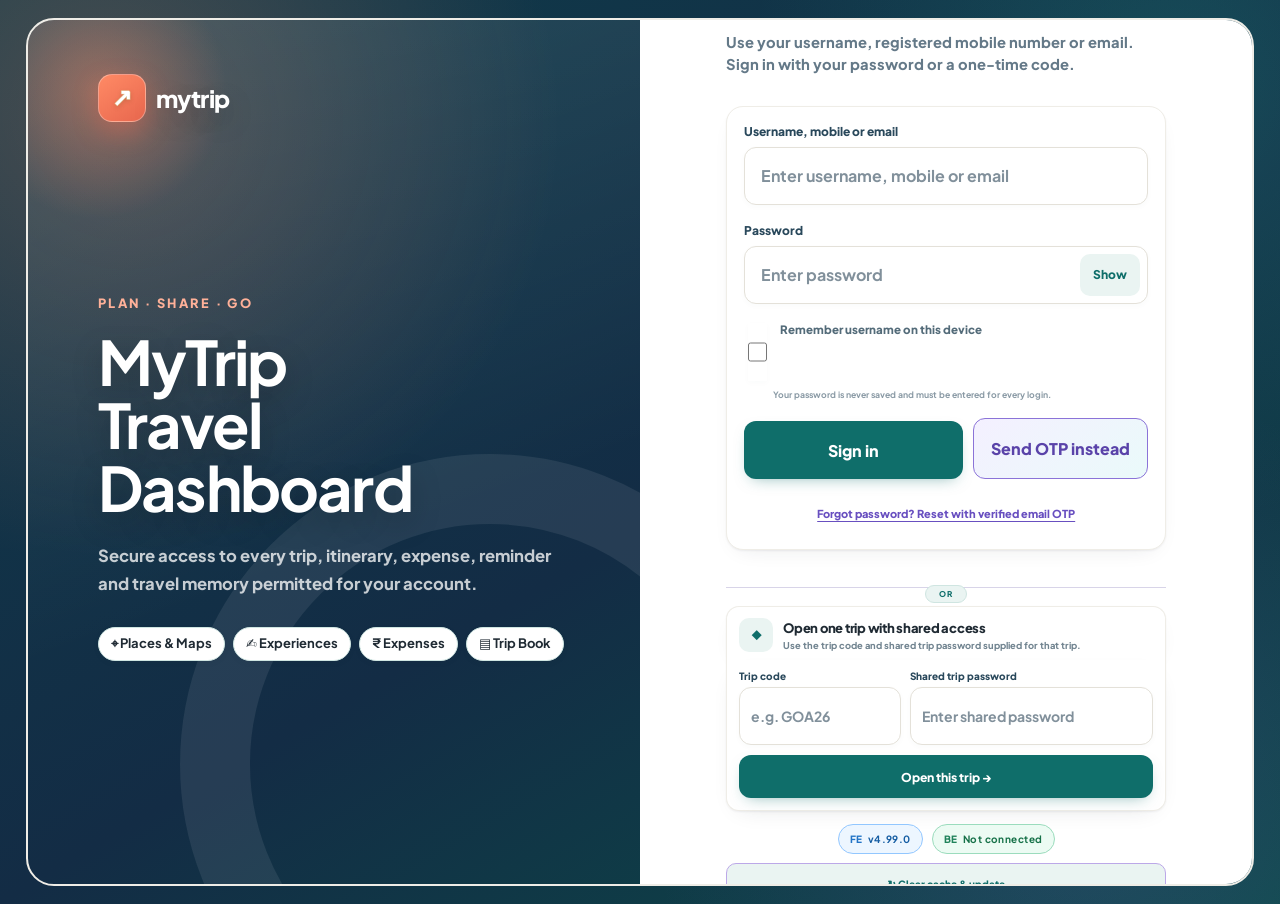
==== index.html @ d2683d6c "Keep stylesheet cache tag aligned with frontend version" ====
<!doctype html>
<html lang="en">
<head>
  <meta charset="utf-8">
  <meta name="viewport" content="width=device-width, initial-scale=1">
  <meta name="theme-color" content="#102B46">
  <meta name="color-scheme" content="only light">
  <meta name="darkreader-lock">
  <script>
    /* Apply the saved theme before CSS paints the login screen. Night mode Off
       is explicit and persistent; new devices start in light mode. */
    (function () {
      var key = "mytrip.theme", choice = "";
      try { choice = localStorage.getItem(key) || ""; } catch (e) {}
      if (!/^(light|dark|auto)$/.test(choice)) {
        try {
          var row = document.cookie.split(";").map(function (item) { return item.trim(); }).find(function (item) { return item.indexOf("mytrip_theme=") === 0; });
          choice = row ? decodeURIComponent(row.slice(13)) : "";
        } catch (e) { choice = ""; }
      }
      if (!/^(light|dark|auto)$/.test(choice)) choice = "light";
      var dark = choice === "dark" || (choice === "auto" && window.matchMedia && matchMedia("(prefers-color-scheme: dark)").matches);
      document.documentElement.setAttribute("data-theme", dark ? "dark" : "light");
    })();
  </script>
  <title>MyTrip · Plan, share &amp; split trips together</title>
  <link rel="preconnect" href="https://script.google.com" crossorigin>
  <link rel="preconnect" href="https://script.googleusercontent.com" crossorigin>
  <link rel="dns-prefetch" href="https://script.google.com">
  <meta name="description" content="Plan trips together: day-by-day itinerary, shared notes, photos, maps and fair expense splitting for families and friends.">
  <link rel="icon" href="favicon.svg" type="image/svg+xml">
<link rel="manifest" href="manifest.webmanifest">
<link rel="apple-touch-icon" href="apple-touch-icon.png">
<meta name="apple-mobile-web-app-capable" content="yes">
<meta name="mobile-web-app-capable" content="yes">
<meta name="apple-mobile-web-app-title" content="MyTrip">
  <link rel="preconnect" href="https://fonts.googleapis.com">
  <link rel="preconnect" href="https://fonts.gstatic.com" crossorigin>
  <link rel="preload" href="https://fonts.googleapis.com/css2?family=Plus+Jakarta+Sans:wght@400;500;600;700;800&amp;display=swap" as="style" onload="this.onload=null;this.rel='stylesheet'">
  <noscript><link href="https://fonts.googleapis.com/css2?family=Plus+Jakarta+Sans:wght@400;500;600;700;800&amp;display=swap" rel="stylesheet"></noscript>
  <link rel="stylesheet" href="app.css?v=4.99.0">
</head>
<body>
  <a class="skip-link" href="#view">Skip to trip content</a>
  <div class="app-progress hidden" id="appProgress" role="progressbar" aria-label="MyTrip is working" aria-hidden="true"><i></i></div>
  <section class="quick-expense-screen hidden" id="quickExpenseScreen" aria-label="Quick expense entry">
            <header class="quick-expense-topbar"><a class="brand" href="./"><i>↗</i> mytrip</a><div class="quick-expense-versions"><span>FE <b id="quickExpenseFrontendVersion">v4.99.0</b></span><span>BE <b id="quickExpenseBackendVersion">—</b></span></div><a class="quick-expense-login-link" href="./?account=1">Account sign in</a></header>
    <main id="quickExpenseContent"><div class="quick-expense-loading"><i>₹</i><h1>Opening your expense form…</h1><p>Checking this personal link securely.</p></div></main>
  </section>
  <section class="access-screen" id="accessScreen">
    <div class="access-shell">
      <div class="access-art">
        <div class="brand"><i>↗</i> mytrip</div>
        <div class="access-copy"><span>PLAN · SHARE · GO</span><h1>MyTrip<br>Travel<br>Dashboard</h1><p>Secure access to every trip, itinerary, expense, reminder and travel memory permitted for your account.</p><div class="feature-chips"><b>⌖ Places &amp; Maps</b><b>✍ Experiences</b><b>₹ Expenses</b><b>▤ Trip Book</b></div></div>
      </div>
      <div class="access-panel">
        <div class="access-card">
          <div class="mobile-logo"><i>↗</i> mytrip</div>
          <span class="kicker login-kicker">SECURE ACCESS</span>
          <h2>Welcome</h2>
          <p>Use your username, registered mobile number or email. Sign in with your password or a one-time code.</p>
          <form id="accountLoginForm" class="account-login-form">
            <label>Username, mobile or email<input name="username" id="loginUsername" maxlength="120" autocomplete="username" placeholder="Enter username, mobile or email" required></label>
            <label>Password<span class="password-input-wrap"><input name="password" id="loginPassword" type="password" minlength="4" maxlength="64" autocomplete="current-password" placeholder="Enter password" required><button id="toggleLoginPassword" type="button" aria-pressed="false">Show</button></span></label>
            <div class="login-save-option"><label><input name="rememberLogin" id="rememberLogin" type="checkbox"><span>Remember username on this device</span></label><small>Your password is never saved and must be entered for every login.</small></div>
            <div class="account-login-actions"><button class="primary login-submit" type="submit">Sign in</button><button class="otp-send-button" id="sendLoginOtp" type="button">Send OTP instead</button></div>
            <button class="forgot-password-button" id="forgotPassword" type="button">Forgot password? Reset with verified email OTP</button>
          </form>
          <form id="otpLoginForm" class="otp-login-form hidden">
            <div class="otp-delivery-status" id="otpDeliveryStatus"><i>✦</i><p>A 6-digit OTP was sent to your registered email.</p></div>
            <label>One-time password<input name="otp" id="loginOtp" type="text" inputmode="numeric" autocomplete="one-time-code" pattern="[0-9]{6}" minlength="6" maxlength="6" placeholder="Enter 6-digit OTP" required></label>
            <div class="otp-login-actions"><button type="button" id="cancelLoginOtp">Use password</button><button class="primary" type="submit">Verify OTP &amp; sign in</button></div>
          </form>
          <section class="visible-shared-access" aria-labelledby="sharedAccessTitle">
            <div class="login-section-divider"><span>OR</span></div>
            <header><i>◆</i><div><h3 id="sharedAccessTitle">Open one trip with shared access</h3><p>Use the trip code and shared trip password supplied for that trip.</p></div></header>
            <form id="joinForm" class="visible-shared-form"><div class="shared-field-grid"><label>Trip code<input name="tripId" id="joinTripId" placeholder="e.g. GOA26" autocomplete="off" required></label><label>Shared trip password<input name="pin" type="password" maxlength="64" autocomplete="current-password" placeholder="Enter shared password" required></label></div><button class="secondary" type="submit">Open this trip →</button></form>
          </section>
          <div class="version-strip" aria-label="Application versions"><span>FE <b id="loginFrontendVersion">v4.99.0</b></span><span>BE <b id="loginBackendVersion">Not connected</b></span></div>
          <a class="cache-clear-button" id="clearAppCache" href="repair.html?auto=1">↻ Clear cache &amp; update</a>
          <details class="login-more-options"><summary>Other setup tools</summary><div>
            <button class="demo-button unified-demo" id="previewDemoButton" type="button">Preview dashboard demo</button>
            <button class="text-button" id="showCreateButton" type="button">＋ Create a new trip</button>
            <button class="backend-settings-link" id="connectBackendButton" type="button">Backend settings</button>
          </div></details>
          <p class="access-note">Your permissions are applied automatically after sign-in.</p>
        </div>
      </div>
    </div>
  </section>

  <section class="account-hub hidden" id="accountHub">
    <header class="account-hub-topbar"><a class="brand" href="#"><i>↗</i> mytrip</a><div><span id="hubAccountLabel">MY ACCOUNT</span><b id="hubVersion">FE v4.99.0 · BE —</b></div><time class="header-date-time" id="hubDateTime" aria-label="Current date and time">◆ Loading date and time…</time><span class="connection-status" id="hubConnectionStatus" role="status"><i></i><b>Online</b></span><button class="account-signout" id="hubSignOut" type="button">↪ Sign out</button></header>
    <main id="accountHubContent"></main>
  </section>

  <section class="dashboard hidden" id="dashboard">
    <aside class="sidebar">
      <a class="brand" href="#"><i>↗</i> mytrip</a>
      <nav id="mainNav">
        <button data-tab="overview" class="active"><i>⌂</i><span>Overview</span></button>
        <button data-tab="itinerary"><i>▦</i><span>Itinerary</span></button>
        <button data-tab="experiences"><i>✍</i><span>Experiences</span></button>
        <button data-tab="photos"><i>▣</i><span>Trip Photos</span></button>
        <button data-tab="places"><i>⌖</i><span>Places & Map</span></button>
        <button data-tab="expenses"><i>₹</i><span>Expenses</span></button>
        <button data-tab="people"><i>♙</i><span>Travellers</span></button>
        <button data-tab="checklist"><i>☑</i><span>Checklist</span></button>
        <button data-tab="print"><i>▤</i><span>Print & Export</span></button>
        <button data-tab="help" class="nav-help"><i>?</i><span>Help & Feedback</span></button>
        <button type="button" data-night-toggle class="nav-night"><i>☾</i><span>Night mode · <em data-night-label>Off</em></span></button>
      </nav>
      <div class="current-trip"><span class="kicker">CURRENT TRIP</span><div><i>🌴</i><span><b id="sideTripName">Goa escape</b><small id="sideTripDates">19–23 Nov 2026</small><em id="sideTripCode">TRIP ID · GOA26</em></span></div></div>
      <div class="user"><span>SS</span><div><b id="currentUser">Traveller</b><small id="currentRoleLabel">Traveller access</small></div></div>
    </aside>

    <main class="workspace">
      <header class="topbar">
        <div class="mobile-brand"><i>↗</i><span>mytrip</span></div>
        <div class="top-trip-summary" aria-label="Current trip">
          <span class="trip-status" id="tripStatus">● ACTIVE</span>
          <span class="trip-id-chip" id="tripIdChip"><small>TRIP ID</small><strong>GOA26</strong></span>
          <div class="top-trip-copy"><strong id="tripTitle">Goa Escape</strong><small id="tripMeta">19–23 Nov 2026 · 4 nights · 6 travellers</small></div>
          <span class="hidden" id="crumbLabel">Overview</span>
        </div>
        <time class="header-date-time" id="dashboardDateTime" aria-label="Current date and time">◆ Loading date and time…</time>
        <div class="top-actions">
          <span class="text-size-control" id="textSizeControl" role="group" aria-label="Text size">
            <button type="button" id="textSizeDown" aria-label="Smaller text">A−</button>
            <b id="textSizeValue">100%</b>
            <button type="button" id="textSizeUp" aria-label="Larger text">A+</button>
          </span>
          <span class="connection-status" id="dashboardConnectionStatus" role="status"><i></i><b>Online</b></span>
          <span class="version-badge" id="dashboardVersion">FE v4.99.0 · BE —</span>
          <button class="all-trips" id="allTripsButton">◆ All trips</button>
          <span class="access-badge" id="accessBadge">ADMINISTRATOR</span>
          <div class="avatars" id="topAvatars"></div>
          <button class="invite" id="inviteButton">＋ Invite</button>
          <details class="trip-tools top-trip-tools">
            <summary aria-label="Manage trip">••• <span>Manage</span></summary>
            <div class="trip-tools-menu"><button class="secondary" id="editTripButton">✎ Edit trip</button><button class="secondary" id="tripPhotoButton">▣ Trip photo</button><button class="secondary status-control" id="tripStatusButton">Disable trip</button><button class="secondary" id="syncButton">↻ Refresh data</button><button class="danger-button" id="deleteTripButton">Delete trip</button></div>
          </details>
          <button class="topbar-signout" id="leaveTrip" type="button" aria-label="Sign out"><span>↪</span><b>Sign out</b></button>
        </div>
      </header>
      <div class="content">
        <div id="tripHeaderCollage" hidden></div>
        <div id="view" tabindex="-1"></div>
      </div>
    </main>
  </section>

  <button class="sticky-edge-tab hidden" id="stickyEdgeTab" type="button" aria-controls="stickyPanel" aria-expanded="false">
    <i>✦</i><span>Sticky notes</span><b id="stickyEdgeCount">0</b>
  </button>
  <div class="sticky-panel-backdrop hidden" id="stickyPanelBackdrop"></div>
  <aside class="sticky-panel hidden" id="stickyPanel" aria-hidden="true">
    <header>
      <div><span class="kicker">RIGHT UTILITY PANEL</span><h2>Trip sticky notes</h2><p>Targets and reminders without occupying dashboard space.</p></div>
      <button id="closeStickyPanel" type="button" aria-label="Collapse sticky notes">×</button>
    </header>
    <div class="sticky-panel-toolbar"><div><b>📌 Shared pinned stickies</b><small id="stickyActiveCount">0 active</small></div><span class="sticky-toolbar-actions"><button class="sticky-access-button hidden" id="stickyScreenToggle" type="button" title="Float pinned notes over the dashboard on this device">📌 Show on screen</button><button class="sticky-access-button" id="stickyRefreshButton" type="button" title="Re-read the notes from the trip sheet">⟳ Refresh</button><button class="sticky-access-button hidden" id="stickyRecallButton" type="button" title="Bring every pinned note back into view">📌 Bring to view</button><button class="sticky-access-button hidden" id="stickyAccessButton" type="button">⚙ Who can edit</button><button class="sticky-access-button hidden" id="stickyHideToggle" type="button" title="Show or hide the sticky note for every traveller in this trip">🙈 Hide for travellers</button><button id="addStickyNote" type="button">＋ Add sticky</button></span></div>
    <p class="sticky-device-note">Pinned notes are shared with every traveller in this trip.</p>
    <div class="sticky-panel-list" id="stickyActiveList"></div>
    <section class="sticky-diary-section"><div><span class="kicker">STICKY NOTE DIARY · GOOGLE SHEET</span><h3>Completed history</h3><small id="stickyCompletedCount">0 completed</small></div><p>Completed entries are permanently stored separately from Experiences.</p><div class="sticky-diary-list" id="stickyDiaryList"></div></section>
  </aside>
  <div class="floating-sticky-layer hidden" id="floatingStickyLayer" aria-live="polite"></div>

  <div class="quick-find-layer hidden" id="quickFindLayer" role="presentation">
    <section role="dialog" aria-modal="true" aria-labelledby="quickFindTitle">
      <header><div><span class="kicker">SEARCH THIS TRIP</span><h2 id="quickFindTitle">Quick Find</h2></div><button id="closeQuickFind" type="button" aria-label="Close Quick Find">×</button></header>
      <label class="quick-find-input"><i>⌕</i><input id="quickFindInput" type="search" autocomplete="off" placeholder="Search plans, places, expenses, photos, experiences…" aria-describedby="quickFindHelp"><kbd>ESC</kbd></label>
      <div class="quick-find-help" id="quickFindHelp"><span>Results respect this account’s permissions.</span><b id="quickFindCount">Type to search</b></div>
      <div class="quick-find-results" id="quickFindResults"></div>
    </section>
  </div>

  <button class="global-quick-add hidden" id="globalQuickAdd" type="button" aria-label="Open Quick Add" aria-haspopup="dialog"><span>＋</span><b>Quick Add</b></button>

  <button class="back-to-top hidden" id="backToTop" type="button" aria-label="Back to top"><span>↑</span><b>Top</b></button>

  <div class="modal hidden" id="modal" role="presentation"><section role="dialog" aria-modal="true" aria-labelledby="modalTitle"><header><div><span class="kicker">MYTRIP</span><h2 id="modalTitle">Add</h2></div><button id="closeModal" aria-label="Close">×</button></header><div id="modalBody"></div></section></div>
  <div class="toast hidden" id="toast" role="status"></div>
  <section class="print-area" id="printArea"></section>

  <script defer src="config.js?v=4.99.0"></script>
  <script defer src="app.js?v=4.99.0"></script>
<nav class="mt-tabbar" id="mtTabbar" aria-label="Main" hidden>
      <button type="button" data-tab="overview" class="active"><i data-icon="overview"></i><span>Today</span></button>
      <button type="button" data-tab="itinerary"><i data-icon="itinerary"></i><span>Plan</span></button>
      <button type="button" class="mt-plus" data-mt-plus aria-label="Add expense (hold for plan)"><b>＋</b></button>
      <button type="button" data-tab="expenses"><i data-icon="expenses"></i><span>Money</span></button>
      <button type="button" data-mt-more><i data-icon="more"></i><span>More</span></button>
    </nav>
    <button type="button" class="mt-fab" id="mtFab" aria-label="Add" hidden>＋</button>
  </body>
</html>
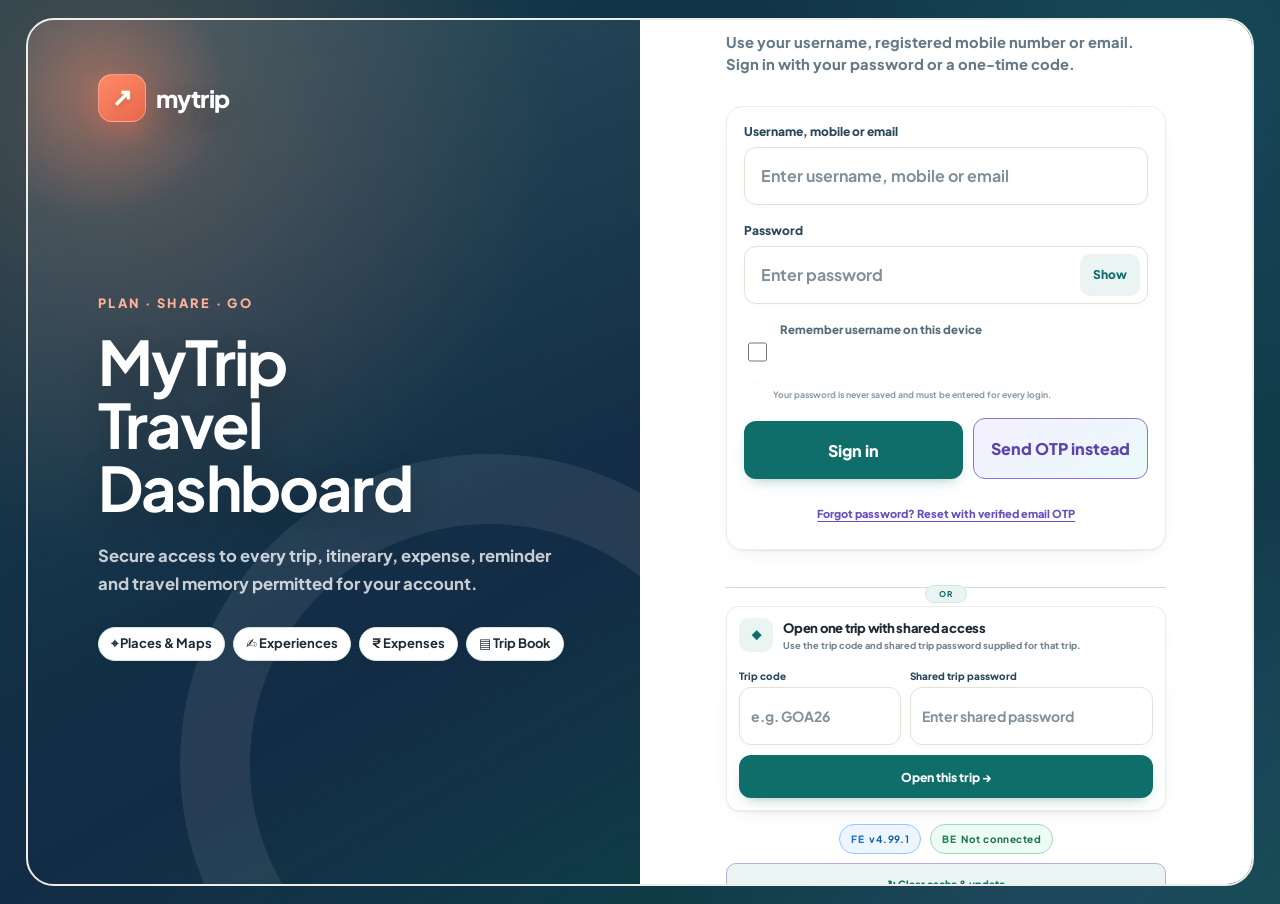
==== commit 5eff3595: "Refresh MyTrip 4.99.1 asset references" ====
--- a/index.html
+++ b/index.html
@@ -38,13 +38,13 @@
   <link rel="preconnect" href="https://fonts.gstatic.com" crossorigin>
   <link rel="preload" href="https://fonts.googleapis.com/css2?family=Plus+Jakarta+Sans:wght@400;500;600;700;800&amp;display=swap" as="style" onload="this.onload=null;this.rel='stylesheet'">
   <noscript><link href="https://fonts.googleapis.com/css2?family=Plus+Jakarta+Sans:wght@400;500;600;700;800&amp;display=swap" rel="stylesheet"></noscript>
-  <link rel="stylesheet" href="app.css?v=4.99.0">
+  <link rel="stylesheet" href="app.css?v=4.99.1&fix=journey-archive-wide">
 </head>
 <body>
   <a class="skip-link" href="#view">Skip to trip content</a>
   <div class="app-progress hidden" id="appProgress" role="progressbar" aria-label="MyTrip is working" aria-hidden="true"><i></i></div>
   <section class="quick-expense-screen hidden" id="quickExpenseScreen" aria-label="Quick expense entry">
-            <header class="quick-expense-topbar"><a class="brand" href="./"><i>↗</i> mytrip</a><div class="quick-expense-versions"><span>FE <b id="quickExpenseFrontendVersion">v4.99.0</b></span><span>BE <b id="quickExpenseBackendVersion">—</b></span></div><a class="quick-expense-login-link" href="./?account=1">Account sign in</a></header>
+            <header class="quick-expense-topbar"><a class="brand" href="./"><i>↗</i> mytrip</a><div class="quick-expense-versions"><span>FE <b id="quickExpenseFrontendVersion">v4.99.1</b></span><span>BE <b id="quickExpenseBackendVersion">—</b></span></div><a class="quick-expense-login-link" href="./?account=1">Account sign in</a></header>
     <main id="quickExpenseContent"><div class="quick-expense-loading"><i>₹</i><h1>Opening your expense form…</h1><p>Checking this personal link securely.</p></div></main>
   </section>
   <section class="access-screen" id="accessScreen">
@@ -76,7 +76,7 @@
             <header><i>◆</i><div><h3 id="sharedAccessTitle">Open one trip with shared access</h3><p>Use the trip code and shared trip password supplied for that trip.</p></div></header>
             <form id="joinForm" class="visible-shared-form"><div class="shared-field-grid"><label>Trip code<input name="tripId" id="joinTripId" placeholder="e.g. GOA26" autocomplete="off" required></label><label>Shared trip password<input name="pin" type="password" maxlength="64" autocomplete="current-password" placeholder="Enter shared password" required></label></div><button class="secondary" type="submit">Open this trip →</button></form>
           </section>
-          <div class="version-strip" aria-label="Application versions"><span>FE <b id="loginFrontendVersion">v4.99.0</b></span><span>BE <b id="loginBackendVersion">Not connected</b></span></div>
+          <div class="version-strip" aria-label="Application versions"><span>FE <b id="loginFrontendVersion">v4.99.1</b></span><span>BE <b id="loginBackendVersion">Not connected</b></span></div>
           <a class="cache-clear-button" id="clearAppCache" href="repair.html?auto=1">↻ Clear cache &amp; update</a>
           <details class="login-more-options"><summary>Other setup tools</summary><div>
             <button class="demo-button unified-demo" id="previewDemoButton" type="button">Preview dashboard demo</button>
@@ -90,7 +90,7 @@
   </section>
 
   <section class="account-hub hidden" id="accountHub">
-    <header class="account-hub-topbar"><a class="brand" href="#"><i>↗</i> mytrip</a><div><span id="hubAccountLabel">MY ACCOUNT</span><b id="hubVersion">FE v4.99.0 · BE —</b></div><time class="header-date-time" id="hubDateTime" aria-label="Current date and time">◆ Loading date and time…</time><span class="connection-status" id="hubConnectionStatus" role="status"><i></i><b>Online</b></span><button class="account-signout" id="hubSignOut" type="button">↪ Sign out</button></header>
+    <header class="account-hub-topbar"><a class="brand" href="#"><i>↗</i> mytrip</a><div><span id="hubAccountLabel">MY ACCOUNT</span><b id="hubVersion">FE v4.99.1 · BE —</b></div><time class="header-date-time" id="hubDateTime" aria-label="Current date and time">◆ Loading date and time…</time><span class="connection-status" id="hubConnectionStatus" role="status"><i></i><b>Online</b></span><button class="account-signout" id="hubSignOut" type="button">↪ Sign out</button></header>
     <main id="accountHubContent"></main>
   </section>
 
@@ -131,7 +131,7 @@
             <button type="button" id="textSizeUp" aria-label="Larger text">A+</button>
           </span>
           <span class="connection-status" id="dashboardConnectionStatus" role="status"><i></i><b>Online</b></span>
-          <span class="version-badge" id="dashboardVersion">FE v4.99.0 · BE —</span>
+          <span class="version-badge" id="dashboardVersion">FE v4.99.1 · BE —</span>
           <button class="all-trips" id="allTripsButton">◆ All trips</button>
           <span class="access-badge" id="accessBadge">ADMINISTRATOR</span>
           <div class="avatars" id="topAvatars"></div>
@@ -183,8 +183,8 @@
   <div class="toast hidden" id="toast" role="status"></div>
   <section class="print-area" id="printArea"></section>
 
-  <script defer src="config.js?v=4.99.0"></script>
-  <script defer src="app.js?v=4.99.0"></script>
+  <script defer src="config.js?v=4.99.1"></script>
+  <script defer src="app.js?v=4.99.1"></script>
 <nav class="mt-tabbar" id="mtTabbar" aria-label="Main" hidden>
       <button type="button" data-tab="overview" class="active"><i data-icon="overview"></i><span>Today</span></button>
       <button type="button" data-tab="itinerary"><i data-icon="itinerary"></i><span>Plan</span></button>
--- a/app.css
+++ b/app.css
@@ -2631,7 +2631,12 @@
 html body .gs-chip{display:inline-flex;align-items:center;gap:8px;min-height:40px;max-width:100%;padding:0 14px 0 6px;border-radius:99px;border:1px solid #E6E2D8;background:#fff;color:#1F2A33;font-size:14px;cursor:pointer;white-space:nowrap;overflow:hidden;text-overflow:ellipsis}
 html body .gs-chip i{width:28px;height:28px;flex:none;border-radius:50%;display:grid;place-items:center;background:#EEF4F3;color:#0F6E6A;font-style:normal;font-weight:800}
 html body .gs-chip b{font-weight:800;color:#5B6574;font-size:12px;letter-spacing:.04em;text-transform:uppercase}
-@media (max-width:640px){html body .greeting-strip{margin:4px 0 14px}html body .gs-chips{width:100%}html body .gs-chip{flex:1 1 100%}}
+@media (max-width:640px){
+  html body .greeting-strip{margin:4px 0 14px}
+  html body .gs-chips{width:100%;display:flex;flex-flow:row nowrap;gap:7px;align-items:stretch}
+  html body .gs-chip{flex:1 1 0;min-width:0;max-width:none;width:calc(50% - 4px);min-height:42px;padding:5px 9px!important;justify-content:flex-start;white-space:nowrap}
+  html body .gs-chip i{width:28px;height:28px;flex:0 0 28px}
+}
 @media (prefers-reduced-motion:reduce){html body *{transition:none!important;animation-duration:.01ms!important}}
 
 .hx-list{list-style:none;margin:0;padding:0;display:flex;flex-direction:column;max-height:56vh;overflow:auto;border-radius:14px;background:#fff;border:1px solid #EEE9DE}
@@ -2997,9 +3002,23 @@
 html body .permission-banner.admin .permission-banner-actions{grid-template-columns:minmax(135px,1fr) repeat(3,auto)}
 
 @media(max-width:760px){
-  html body .trip-announcement{grid-template-columns:auto minmax(0,1fr);gap:8px;min-height:55px;padding:8px}
-  html body .trip-announcement>button{grid-column:1/-1;width:100%;min-height:38px}
-  html body .announcement-copy{font-size:13px}
+  /* Keep the notice icon, moving text and Manage action on one compact row. */
+  html body .trip-announcement{
+    grid-template-columns:30px minmax(0,1fr) auto!important;
+    gap:7px!important;min-height:54px!important;padding:8px!important;
+  }
+  html body .trip-announcement>button{
+    grid-column:3!important;grid-row:1!important;
+    justify-self:end!important;align-self:center!important;
+    width:auto!important;min-width:0!important;min-height:30px!important;
+    padding:6px 10px!important;border-radius:9px!important;
+    font-size:10px!important;line-height:1.1!important;
+    white-space:nowrap!important;
+  }
+  html body .trip-announcement .announcement-window{
+    grid-column:2!important;grid-row:1!important;min-width:0!important;
+  }
+  html body .announcement-copy{font-size:12px}
   html body .permission-banner.admin .permission-banner-actions{grid-template-columns:1fr 1fr!important}
   html body .permission-banner.admin .permission-banner-actions>*{width:100%!important;justify-content:center!important}
   html body .announcement-settings .announcement-preview{align-items:flex-start;flex-direction:column}
@@ -5283,9 +5302,13 @@
     padding:3px 6px!important;font-size:8px!important;white-space:nowrap!important;
   }
   html body #view>.trip-announcement>button{
-    grid-column:1/-1!important;grid-row:2!important;
-    width:100%!important;min-height:36px!important;
-    margin-top:1px!important;padding:7px 10px!important;
+    grid-column:3!important;grid-row:1!important;
+    justify-self:end!important;align-self:center!important;
+    width:auto!important;min-width:0!important;max-width:54px!important;
+    min-height:23px!important;height:23px!important;
+    margin:0!important;padding:3px 4px!important;border-radius:7px!important;
+    font-size:8px!important;line-height:1!important;font-weight:800!important;
+    white-space:nowrap!important;
   }
 }
 @media(max-width:380px){
@@ -6178,3 +6201,76 @@
   html body .trip-announcement:hover .announcement-track,
   html body .trip-announcement:focus-within .announcement-track{animation-play-state:paused!important}
 }
+
+
+/* Final mobile notice layout: keep Manage beside the ticker, never below it. */
+@media(max-width:760px){
+  html body #view>.trip-announcement{
+    grid-template-columns:30px minmax(0,1fr) auto!important;
+    grid-template-rows:minmax(36px,auto)!important;
+    align-items:center!important;gap:7px!important;
+  }
+  html body #view>.trip-announcement>.announcement-icon{
+    grid-column:1!important;grid-row:1!important;
+  }
+  html body #view>.trip-announcement>.announcement-window{
+    grid-column:2!important;grid-row:1!important;min-width:0!important;
+  }
+  html body #view>.trip-announcement>button{
+    grid-column:3!important;grid-row:1!important;
+    justify-self:end!important;align-self:center!important;
+    width:auto!important;min-width:0!important;min-height:30px!important;height:30px!important;
+    padding:5px 9px!important;border-radius:9px!important;
+    font-size:10px!important;line-height:1!important;white-space:nowrap!important;
+  }
+}
+
+
+/* MyTrip v4.99.1 — use the full card width for the mobile Journey Archive itinerary. */
+html body .itinerary-overview .timeline{
+  display:grid!important;
+  width:100%!important;
+  max-width:none!important;
+  min-width:0!important;
+}
+html body .itinerary-overview .timeline-row{
+  display:grid!important;
+  width:100%!important;
+  min-width:0!important;
+  grid-template-columns:64px 96px minmax(0,1fr) auto!important;
+  align-items:start!important;
+  gap:10px!important;
+  padding:15px 0!important;
+}
+html body .itinerary-overview .timeline-row>.date,
+html body .itinerary-overview .timeline-row>time,
+html body .itinerary-overview .timeline-row>span:nth-of-type(2){
+  min-width:0!important;
+}
+html body .itinerary-overview .timeline-row>span:nth-of-type(2){
+  display:block!important;
+  width:100%!important;
+}
+html body .itinerary-overview .timeline-row h3{
+  overflow-wrap:anywhere!important;
+  line-height:1.35!important;
+}
+html body .itinerary-overview .timeline-row p{
+  overflow-wrap:anywhere!important;
+  line-height:1.45!important;
+  margin-top:4px!important;
+}
+@media(max-width:760px){
+  html body .itinerary-overview .timeline-row{
+    grid-template-columns:58px 92px minmax(0,1fr)!important;
+    gap:9px!important;
+    padding:15px 0!important;
+  }
+  html body .itinerary-overview .timeline-row>a{display:none!important}
+  html body .itinerary-overview .timeline-row .date{align-items:flex-start!important}
+  html body .itinerary-overview .timeline-row .date small{font-size:10px!important;line-height:1.2!important}
+  html body .itinerary-overview .timeline-row .date b{font-size:23px!important;line-height:1.15!important}
+  html body .itinerary-overview .timeline-row time{display:block!important;padding:2px 0 0!important;font-size:12px!important;line-height:1.3!important;white-space:nowrap!important}
+  html body .itinerary-overview .timeline-row h3{font-size:13px!important;line-height:1.35!important;margin:0 0 4px!important}
+  html body .itinerary-overview .timeline-row p{font-size:10px!important;line-height:1.45!important}
+}
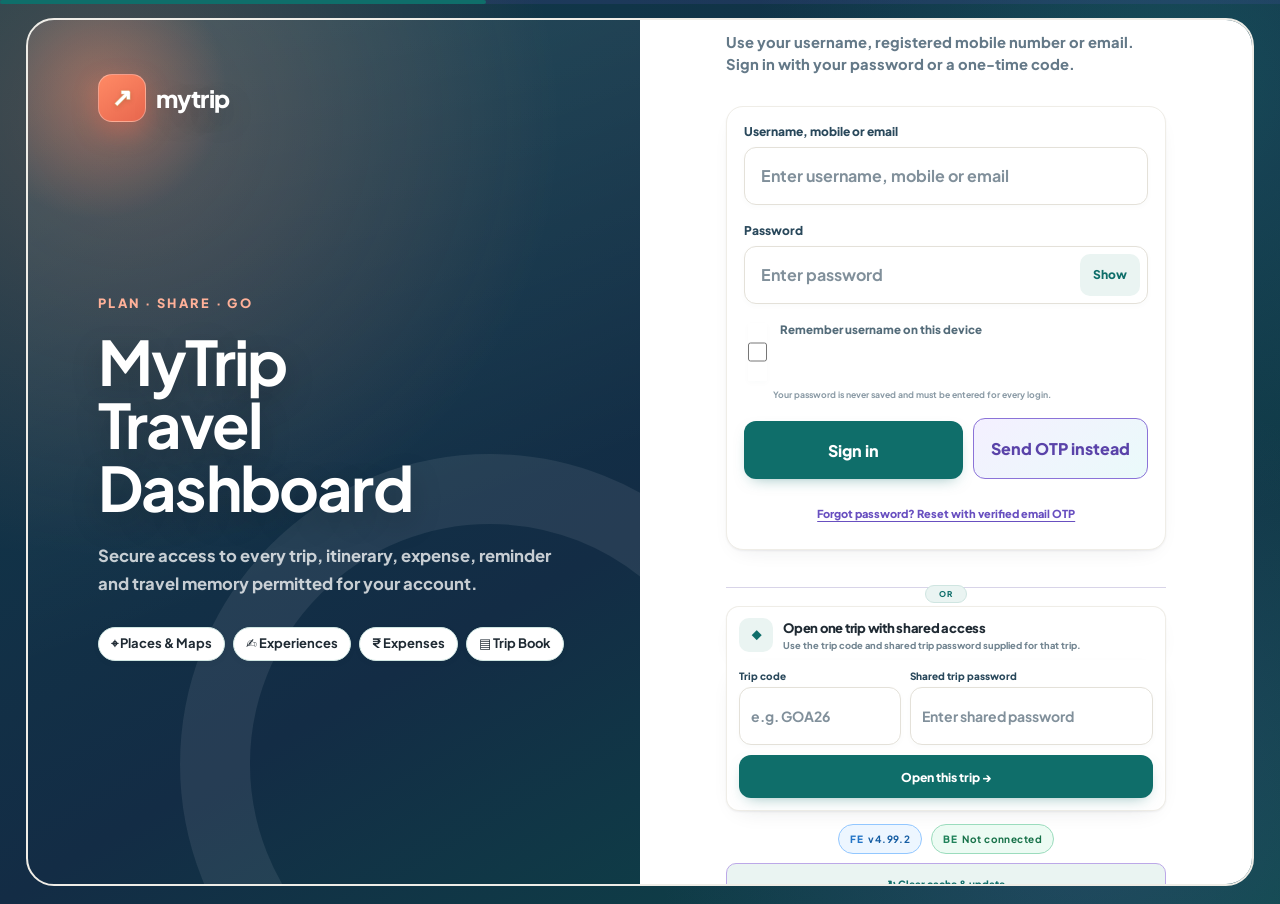
==== commit 542126d6: "Refresh MyTrip v4.99.2 asset references" ====
--- a/index.html
+++ b/index.html
@@ -38,13 +38,13 @@
   <link rel="preconnect" href="https://fonts.gstatic.com" crossorigin>
   <link rel="preload" href="https://fonts.googleapis.com/css2?family=Plus+Jakarta+Sans:wght@400;500;600;700;800&amp;display=swap" as="style" onload="this.onload=null;this.rel='stylesheet'">
   <noscript><link href="https://fonts.googleapis.com/css2?family=Plus+Jakarta+Sans:wght@400;500;600;700;800&amp;display=swap" rel="stylesheet"></noscript>
-  <link rel="stylesheet" href="app.css?v=4.99.1&fix=journey-archive-wide">
+  <link rel="stylesheet" href="app.css?v=4.99.2&fix=journey-archive-columns">
 </head>
 <body>
   <a class="skip-link" href="#view">Skip to trip content</a>
   <div class="app-progress hidden" id="appProgress" role="progressbar" aria-label="MyTrip is working" aria-hidden="true"><i></i></div>
   <section class="quick-expense-screen hidden" id="quickExpenseScreen" aria-label="Quick expense entry">
-            <header class="quick-expense-topbar"><a class="brand" href="./"><i>↗</i> mytrip</a><div class="quick-expense-versions"><span>FE <b id="quickExpenseFrontendVersion">v4.99.1</b></span><span>BE <b id="quickExpenseBackendVersion">—</b></span></div><a class="quick-expense-login-link" href="./?account=1">Account sign in</a></header>
+            <header class="quick-expense-topbar"><a class="brand" href="./"><i>↗</i> mytrip</a><div class="quick-expense-versions"><span>FE <b id="quickExpenseFrontendVersion">v4.99.2</b></span><span>BE <b id="quickExpenseBackendVersion">—</b></span></div><a class="quick-expense-login-link" href="./?account=1">Account sign in</a></header>
     <main id="quickExpenseContent"><div class="quick-expense-loading"><i>₹</i><h1>Opening your expense form…</h1><p>Checking this personal link securely.</p></div></main>
   </section>
   <section class="access-screen" id="accessScreen">
@@ -76,7 +76,7 @@
             <header><i>◆</i><div><h3 id="sharedAccessTitle">Open one trip with shared access</h3><p>Use the trip code and shared trip password supplied for that trip.</p></div></header>
             <form id="joinForm" class="visible-shared-form"><div class="shared-field-grid"><label>Trip code<input name="tripId" id="joinTripId" placeholder="e.g. GOA26" autocomplete="off" required></label><label>Shared trip password<input name="pin" type="password" maxlength="64" autocomplete="current-password" placeholder="Enter shared password" required></label></div><button class="secondary" type="submit">Open this trip →</button></form>
           </section>
-          <div class="version-strip" aria-label="Application versions"><span>FE <b id="loginFrontendVersion">v4.99.1</b></span><span>BE <b id="loginBackendVersion">Not connected</b></span></div>
+          <div class="version-strip" aria-label="Application versions"><span>FE <b id="loginFrontendVersion">v4.99.2</b></span><span>BE <b id="loginBackendVersion">Not connected</b></span></div>
           <a class="cache-clear-button" id="clearAppCache" href="repair.html?auto=1">↻ Clear cache &amp; update</a>
           <details class="login-more-options"><summary>Other setup tools</summary><div>
             <button class="demo-button unified-demo" id="previewDemoButton" type="button">Preview dashboard demo</button>
@@ -90,7 +90,7 @@
   </section>
 
   <section class="account-hub hidden" id="accountHub">
-    <header class="account-hub-topbar"><a class="brand" href="#"><i>↗</i> mytrip</a><div><span id="hubAccountLabel">MY ACCOUNT</span><b id="hubVersion">FE v4.99.1 · BE —</b></div><time class="header-date-time" id="hubDateTime" aria-label="Current date and time">◆ Loading date and time…</time><span class="connection-status" id="hubConnectionStatus" role="status"><i></i><b>Online</b></span><button class="account-signout" id="hubSignOut" type="button">↪ Sign out</button></header>
+    <header class="account-hub-topbar"><a class="brand" href="#"><i>↗</i> mytrip</a><div><span id="hubAccountLabel">MY ACCOUNT</span><b id="hubVersion">FE v4.99.2 · BE —</b></div><time class="header-date-time" id="hubDateTime" aria-label="Current date and time">◆ Loading date and time…</time><span class="connection-status" id="hubConnectionStatus" role="status"><i></i><b>Online</b></span><button class="account-signout" id="hubSignOut" type="button">↪ Sign out</button></header>
     <main id="accountHubContent"></main>
   </section>
 
@@ -131,7 +131,7 @@
             <button type="button" id="textSizeUp" aria-label="Larger text">A+</button>
           </span>
           <span class="connection-status" id="dashboardConnectionStatus" role="status"><i></i><b>Online</b></span>
-          <span class="version-badge" id="dashboardVersion">FE v4.99.1 · BE —</span>
+          <span class="version-badge" id="dashboardVersion">FE v4.99.2 · BE —</span>
           <button class="all-trips" id="allTripsButton">◆ All trips</button>
           <span class="access-badge" id="accessBadge">ADMINISTRATOR</span>
           <div class="avatars" id="topAvatars"></div>
@@ -183,8 +183,8 @@
   <div class="toast hidden" id="toast" role="status"></div>
   <section class="print-area" id="printArea"></section>
 
-  <script defer src="config.js?v=4.99.1"></script>
-  <script defer src="app.js?v=4.99.1"></script>
+  <script defer src="config.js?v=4.99.2"></script>
+  <script defer src="app.js?v=4.99.2"></script>
 <nav class="mt-tabbar" id="mtTabbar" aria-label="Main" hidden>
       <button type="button" data-tab="overview" class="active"><i data-icon="overview"></i><span>Today</span></button>
       <button type="button" data-tab="itinerary"><i data-icon="itinerary"></i><span>Plan</span></button>
--- a/app.css
+++ b/app.css
@@ -6274,3 +6274,30 @@
   html body .itinerary-overview .timeline-row h3{font-size:13px!important;line-height:1.35!important;margin:0 0 4px!important}
   html body .itinerary-overview .timeline-row p{font-size:10px!important;line-height:1.45!important}
 }
+
+
+/* MyTrip v4.99.2 — hard-pin all three itinerary columns on narrow phones. */
+@media(max-width:760px){
+ html body .itinerary-overview .timeline-row{
+  grid-template-columns:58px 92px minmax(0,1fr)!important;
+  grid-auto-flow:row!important;
+  align-items:start!important;
+ }
+ html body .itinerary-overview .timeline-row>.date{
+  grid-column:1!important;grid-row:1!important;
+ }
+ html body .itinerary-overview .timeline-row>time{
+  grid-column:2!important;grid-row:1!important;
+ }
+ html body .itinerary-overview .timeline-row>span:nth-child(3){
+  grid-column:3!important;grid-row:1!important;
+  display:block!important;min-width:0!important;width:100%!important;
+  align-self:start!important;
+ }
+ html body .itinerary-overview .timeline-row>a{display:none!important}
+}
+@media(max-width:390px){
+ html body .itinerary-overview .timeline-row{
+  grid-template-columns:52px 82px minmax(0,1fr)!important;gap:7px!important;
+ }
+}
